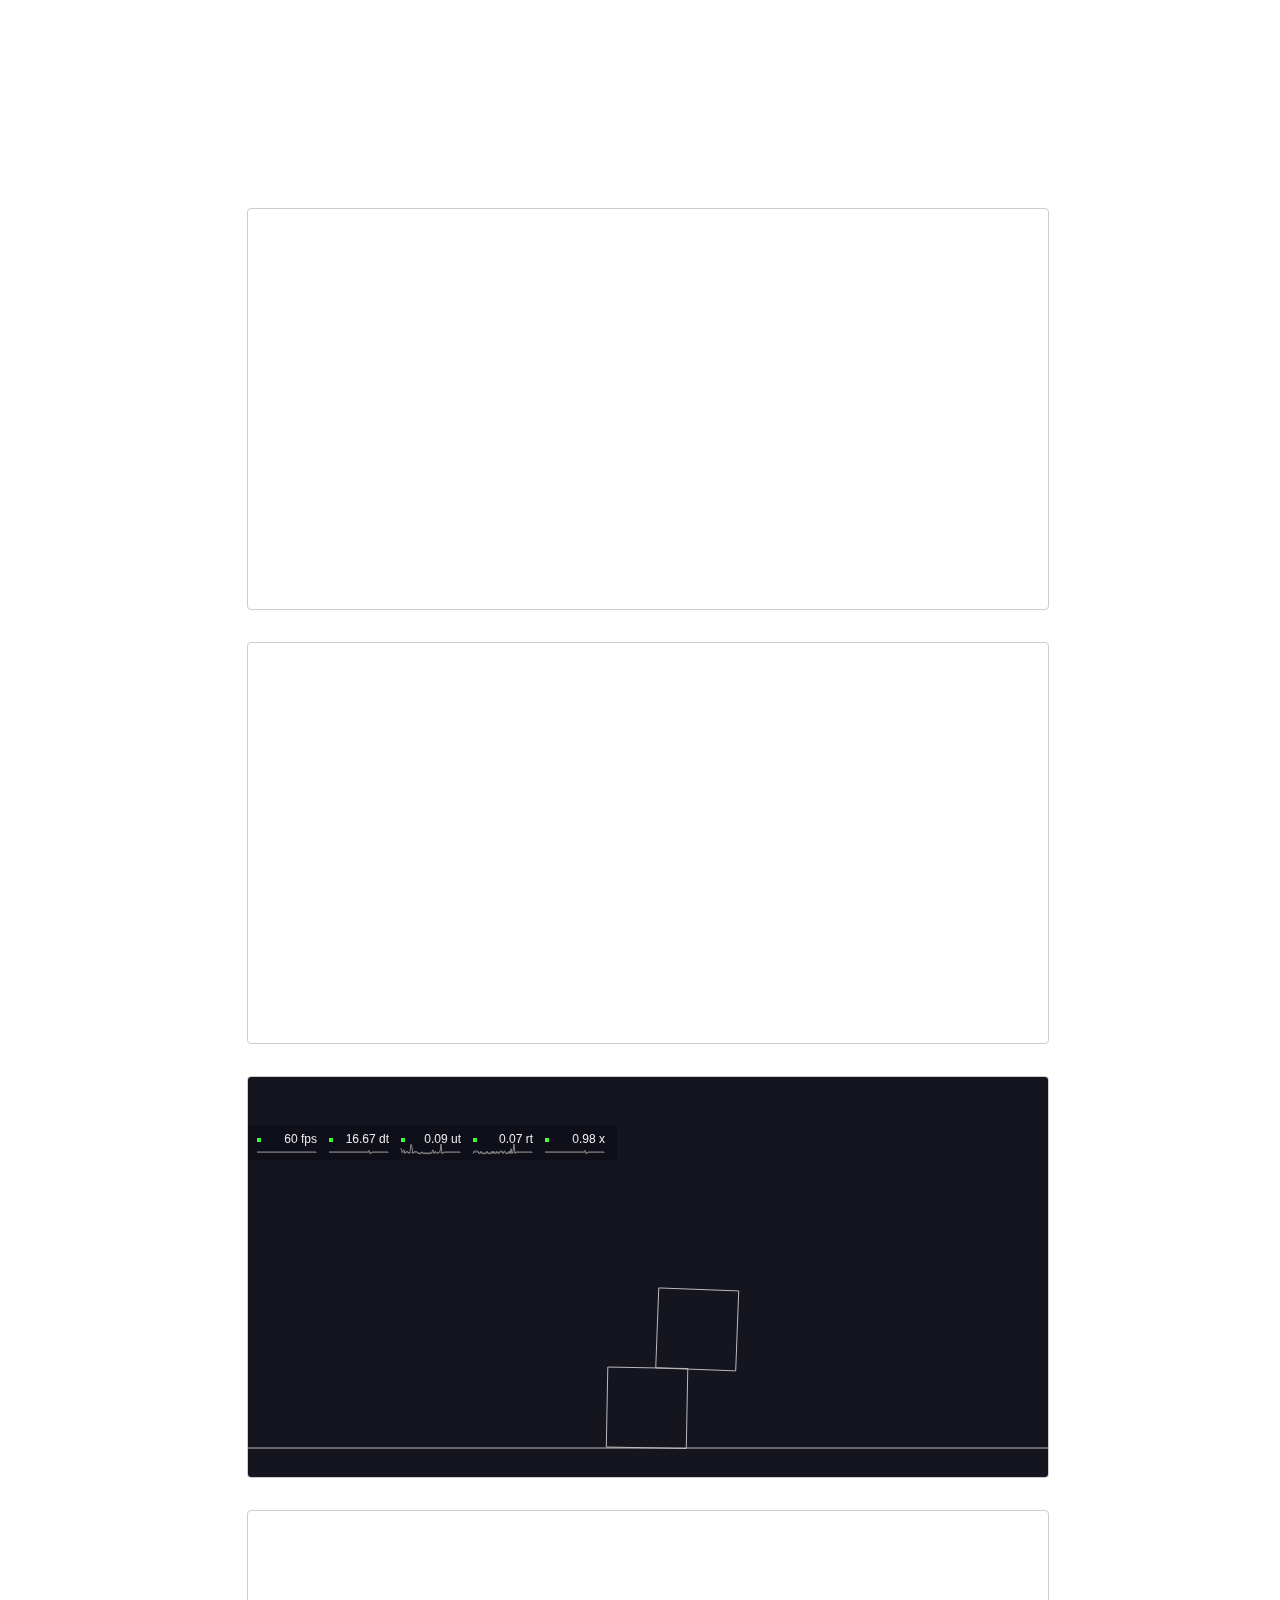
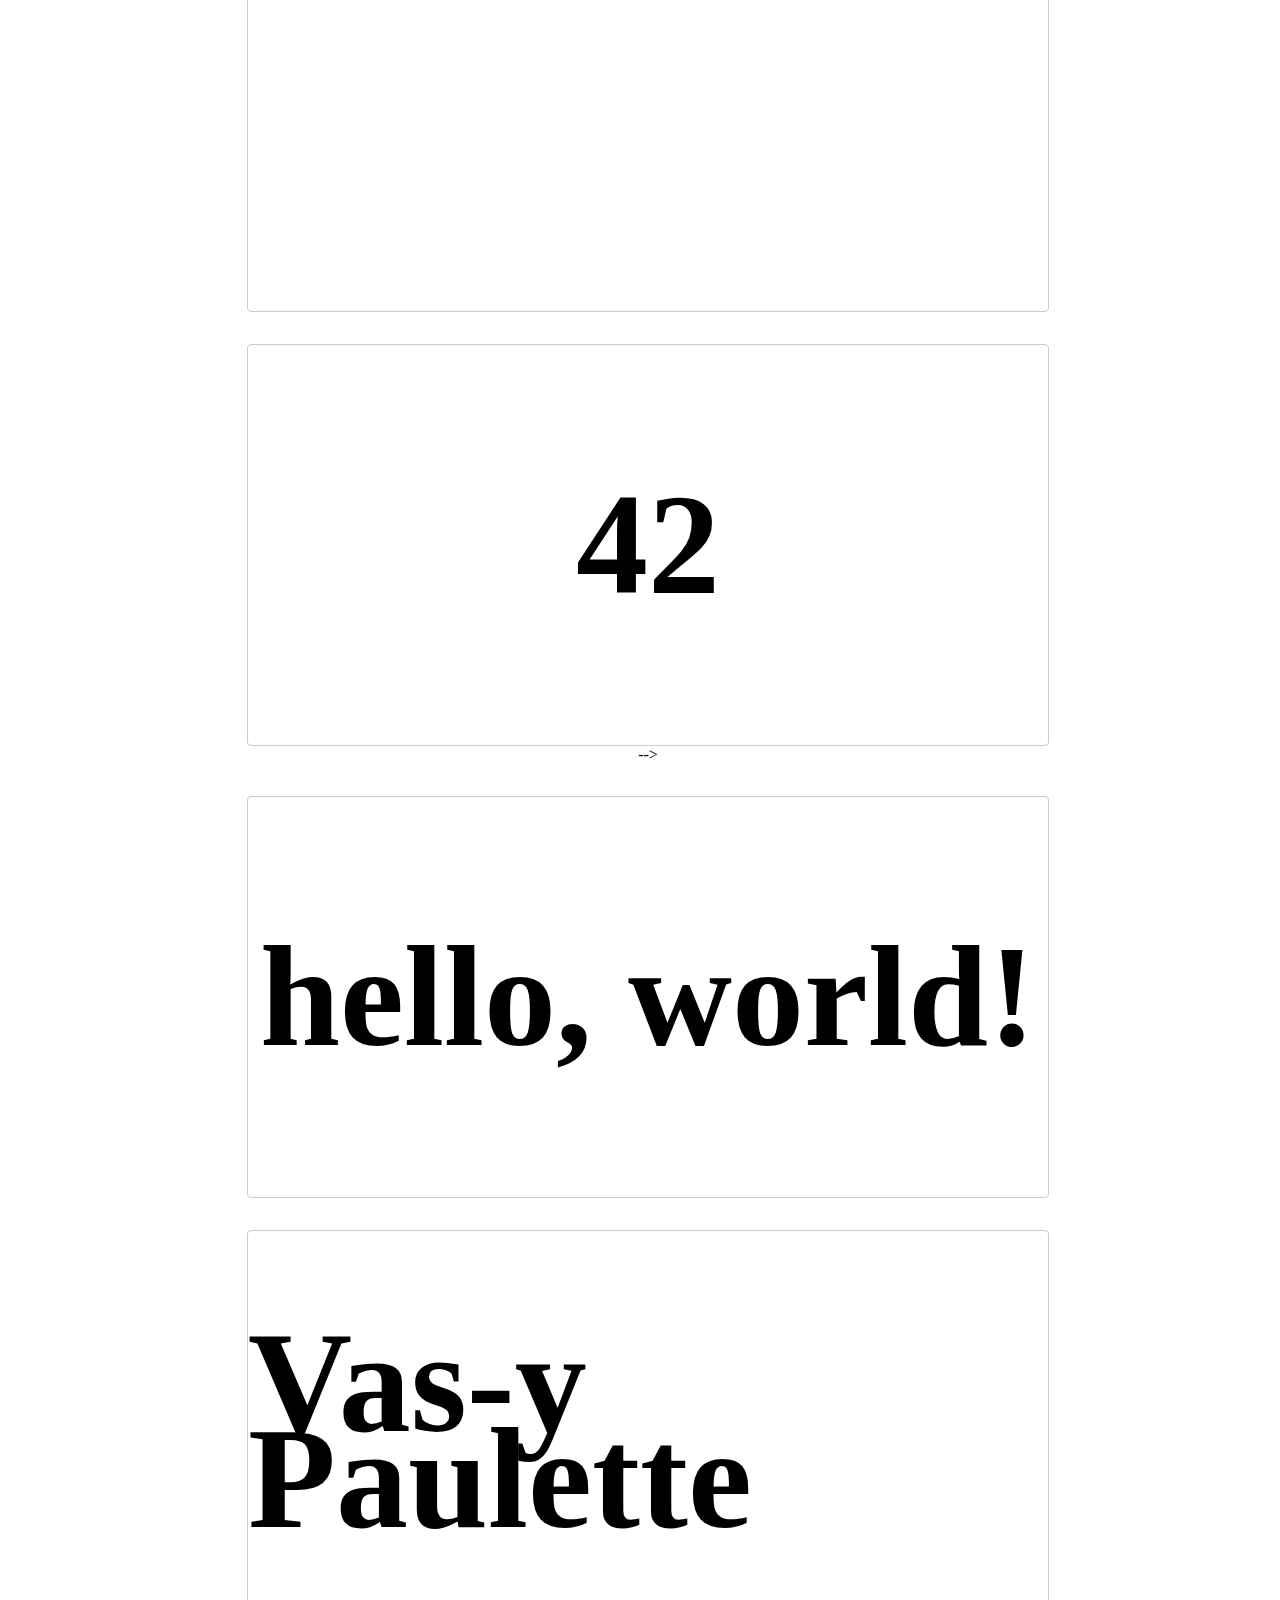
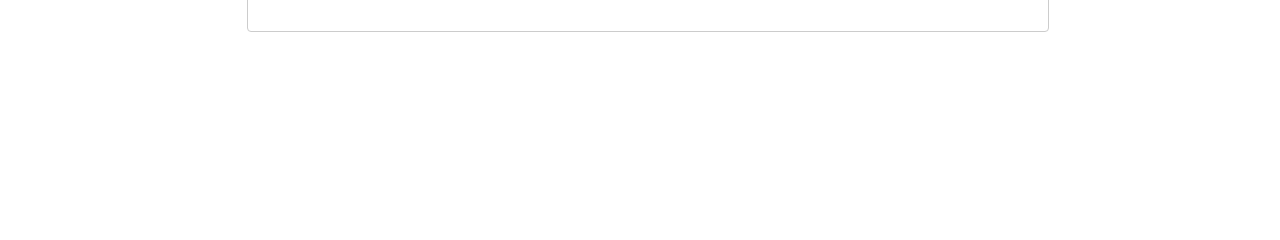
==== index.html @ 8fb0ea49 "first commit" ====
<html lang="en">
<head>
  <meta charset="UTF-8">
  <meta http-equiv="X-UA-Compatible" content="IE=edge">
  <meta name="viewport" content="width=device-width, initial-scale=1.0">
  <title>Lab</title>
  <!-- <script src="https://cdn.tailwindcss.com"></script> -->
  <link rel="stylesheet" href="main.css">
</head>
<body>

  <div class="proto__sandbox" data-controller="matter" data-text="42"></div>
  <div class="proto__sandbox" data-controller="matter" data-text="42"></div>
  <div class="proto__sandbox" data-controller="matter" data-text="42"></div>
  <div class="proto__sandbox" data-controller="matter" data-text="42"></div>
  <div class="proto__sandbox" data-controller="test" data-text="42"></div> -->
  <div class="proto__sandbox" data-controller="test" data-text="hello, world!" data-foo="42"></div>
  <div class="proto__sandbox" data-controller="test" data-text="Vas-y Paulette" data-foo="bar"></div>

  <script src="main.mjs" type="module"></script>
</body>
</html>
---- main.css ----
body{
  display: flex;
  align-items: center;
  justify-content: center;
  flex-direction: column;
  width: 100%;
  min-height: 100vh;
  padding: 200px 0; 
}


.proto__sandbox{
  border-radius:4px;
  width: 100%;
  max-width: 800px;
  border: 1px solid #ccc;
  height: 400px;
  overflow: hidden;
}

.proto__sandbox + .proto__sandbox{
  margin-top: 32px;
}
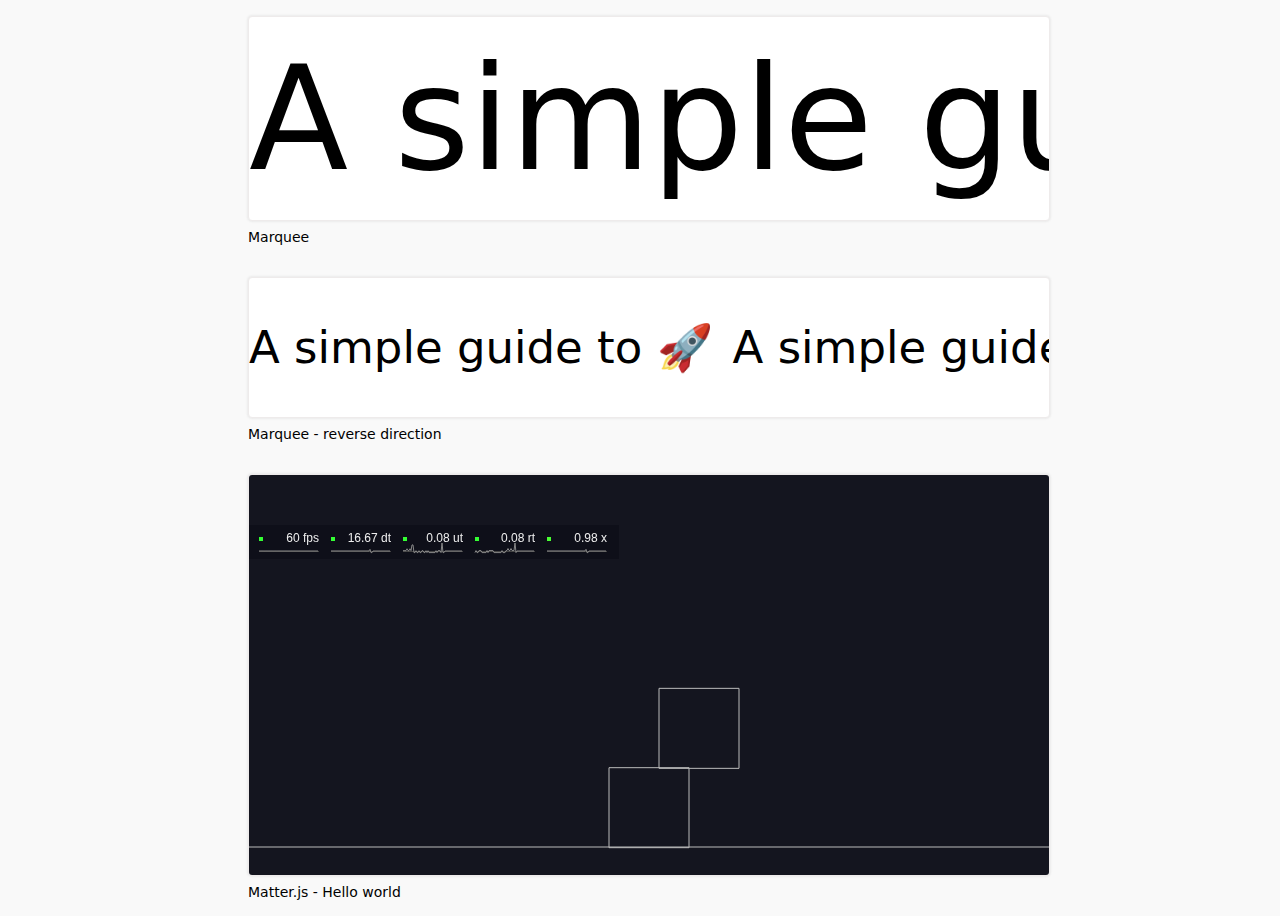
==== commit bdc6eed9: "feat: whole refactoring + migrate to module + add sample marquee" ====
--- a/index.html
+++ b/index.html
@@ -8,14 +8,10 @@
   <link rel="stylesheet" href="main.css">
 </head>
 <body>
+  <ui-sandbox data-component="marquee" data-caption="Marquee" data-text="A simple guide to 🚀" data-direction="1"></ui-sandbox>
+  <ui-sandbox data-component="marquee" class="custom" data-caption="Marquee - reverse direction" data-text="A simple guide to 🚀" data-direction="-1"></ui-sandbox>
+  <ui-sandbox data-component="matter" loading="lazy" autoplay="true" data-caption="Matter.js - Hello world"></ui-sandbox>
 
-  <div class="proto__sandbox" data-controller="matter" data-text="42"></div>
-  <div class="proto__sandbox" data-controller="matter" data-text="42"></div>
-  <div class="proto__sandbox" data-controller="matter" data-text="42"></div>
-  <div class="proto__sandbox" data-controller="matter" data-text="42"></div>
-  <div class="proto__sandbox" data-controller="test" data-text="42"></div> -->
-  <div class="proto__sandbox" data-controller="test" data-text="hello, world!" data-foo="42"></div>
-  <div class="proto__sandbox" data-controller="test" data-text="Vas-y Paulette" data-foo="bar"></div>
 
   <script src="main.mjs" type="module"></script>
 </body>
--- a/main.css
+++ b/main.css
@@ -6,19 +6,48 @@
   flex-direction: column;
   width: 100%;
   min-height: 100vh;
-  padding: 200px 0; 
+  padding: 0; 
+  font-family: system-ui;
+  background-color: #f9f9f9;
 }
 
-
+ui-sandbox,
 .proto__sandbox{
-  border-radius:4px;
+  position: relative;
   width: 100%;
-  max-width: 800px;
-  border: 1px solid #ccc;
-  height: 400px;
-  overflow: hidden;
+  max-width: 800px; 
 }
 
+ui-sandbox .sandbox__wrapper{
+  overflow: hidden;
+  width: 100%;
+
+  border-radius:4px;
+  border: 1px solid #eeebeb;
+  box-shadow: 0px 0px 2px 1px #ebebeb;
+  background-color: #fff;
+}
+
+ui-sandbox canvas{
+  /* display: none; */
+}
+
+ui-sandbox .sandbox__caption{
+  margin: 8px 0 0;
+  font-weight: 400;
+  font-size: 14px;
+}
+
+.proto__sandbox__caption{
+  content: 'Matter.js experiment';
+  position: absolute;
+  bottom: 0;
+  left: 0;
+  font-size: 16px;
+  transform: translate(0, 100%);
+}
+
+ui-sandbox + ui-sandbox,
 .proto__sandbox + .proto__sandbox{
   margin-top: 32px;
 }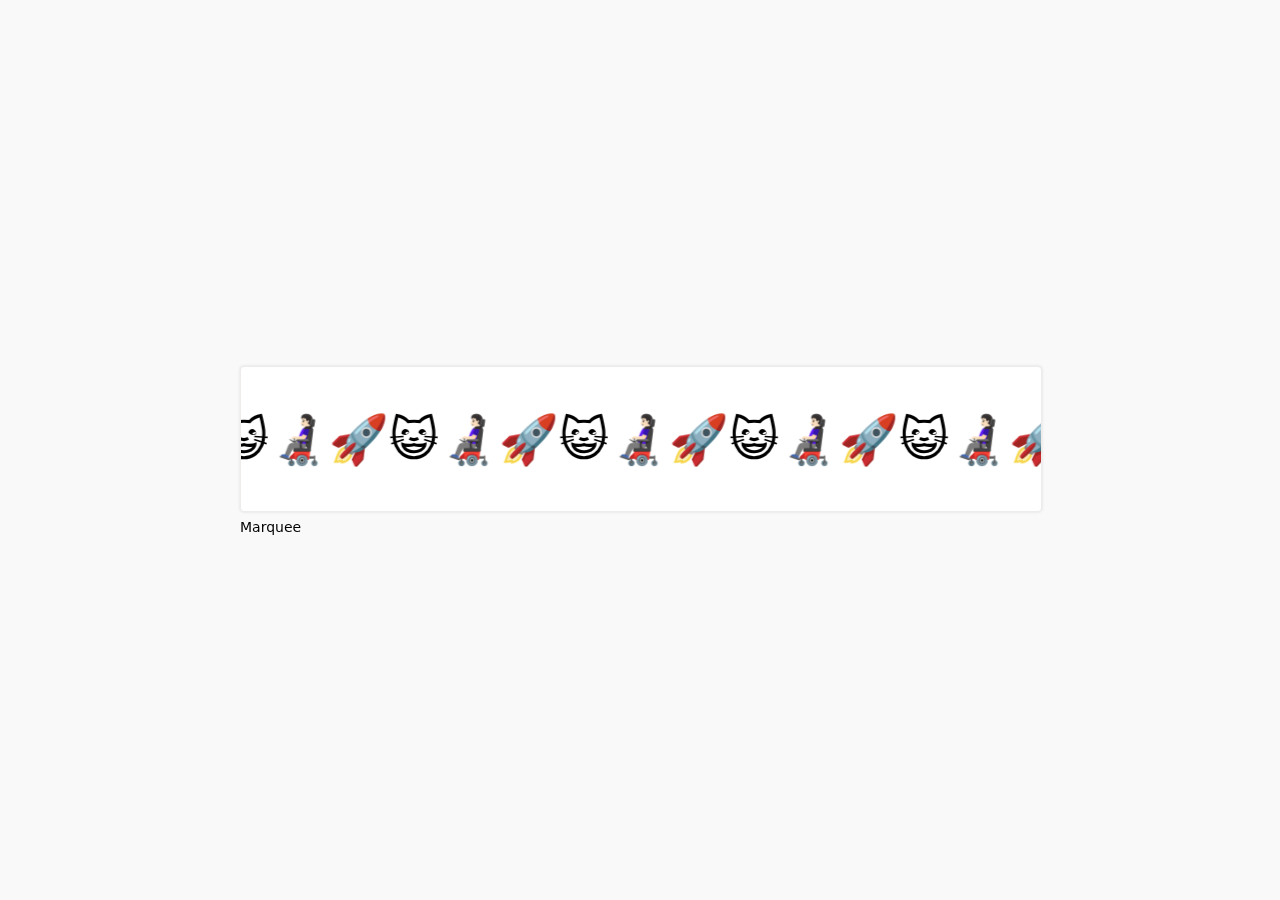
==== commit 2785f730: "update marquee w/ a new way" ====
--- a/index.html
+++ b/index.html
@@ -5,12 +5,19 @@
   <meta name="viewport" content="width=device-width, initial-scale=1.0">
   <title>Lab</title>
   <!-- <script src="https://cdn.tailwindcss.com"></script> -->
+  <link rel="stylesheet" href="reset.css">
   <link rel="stylesheet" href="main.css">
 </head>
 <body>
-  <ui-sandbox data-component="marquee" data-caption="Marquee" data-text="A simple guide to 🚀" data-direction="1"></ui-sandbox>
-  <ui-sandbox data-component="marquee" class="custom" data-caption="Marquee - reverse direction" data-text="A simple guide to 🚀" data-direction="-1"></ui-sandbox>
-  <ui-sandbox data-component="matter" loading="lazy" autoplay="true" data-caption="Matter.js - Hello world"></ui-sandbox>
+  <!-- <ui-sandbox data-component="marquee" data-caption="Marquee" data-text="A simple guide to 🚀" data-direction="1">
+    <p>Launch 3 2 1... 🚀</p>
+  </ui-sandbox> -->
+
+  <ui-sandbox data-component="marquee" data-caption="Marquee" data-text="A simple guide to 🚀" data-direction="1">
+    <p>🚀😺👩🏻‍🦼</p>
+  </ui-sandbox>
+  <!-- <ui-sandbox data-component="marquee" class="custom" data-caption="Marquee - reverse direction" data-text="A simple guide to 🚀" data-direction="-1"></ui-sandbox> -->
+  <!-- <ui-sandbox data-component="matter" loading="lazy" autoplay="true" data-caption="Matter.js - Hello world"></ui-sandbox> -->
 
 
   <script src="main.mjs" type="module"></script>
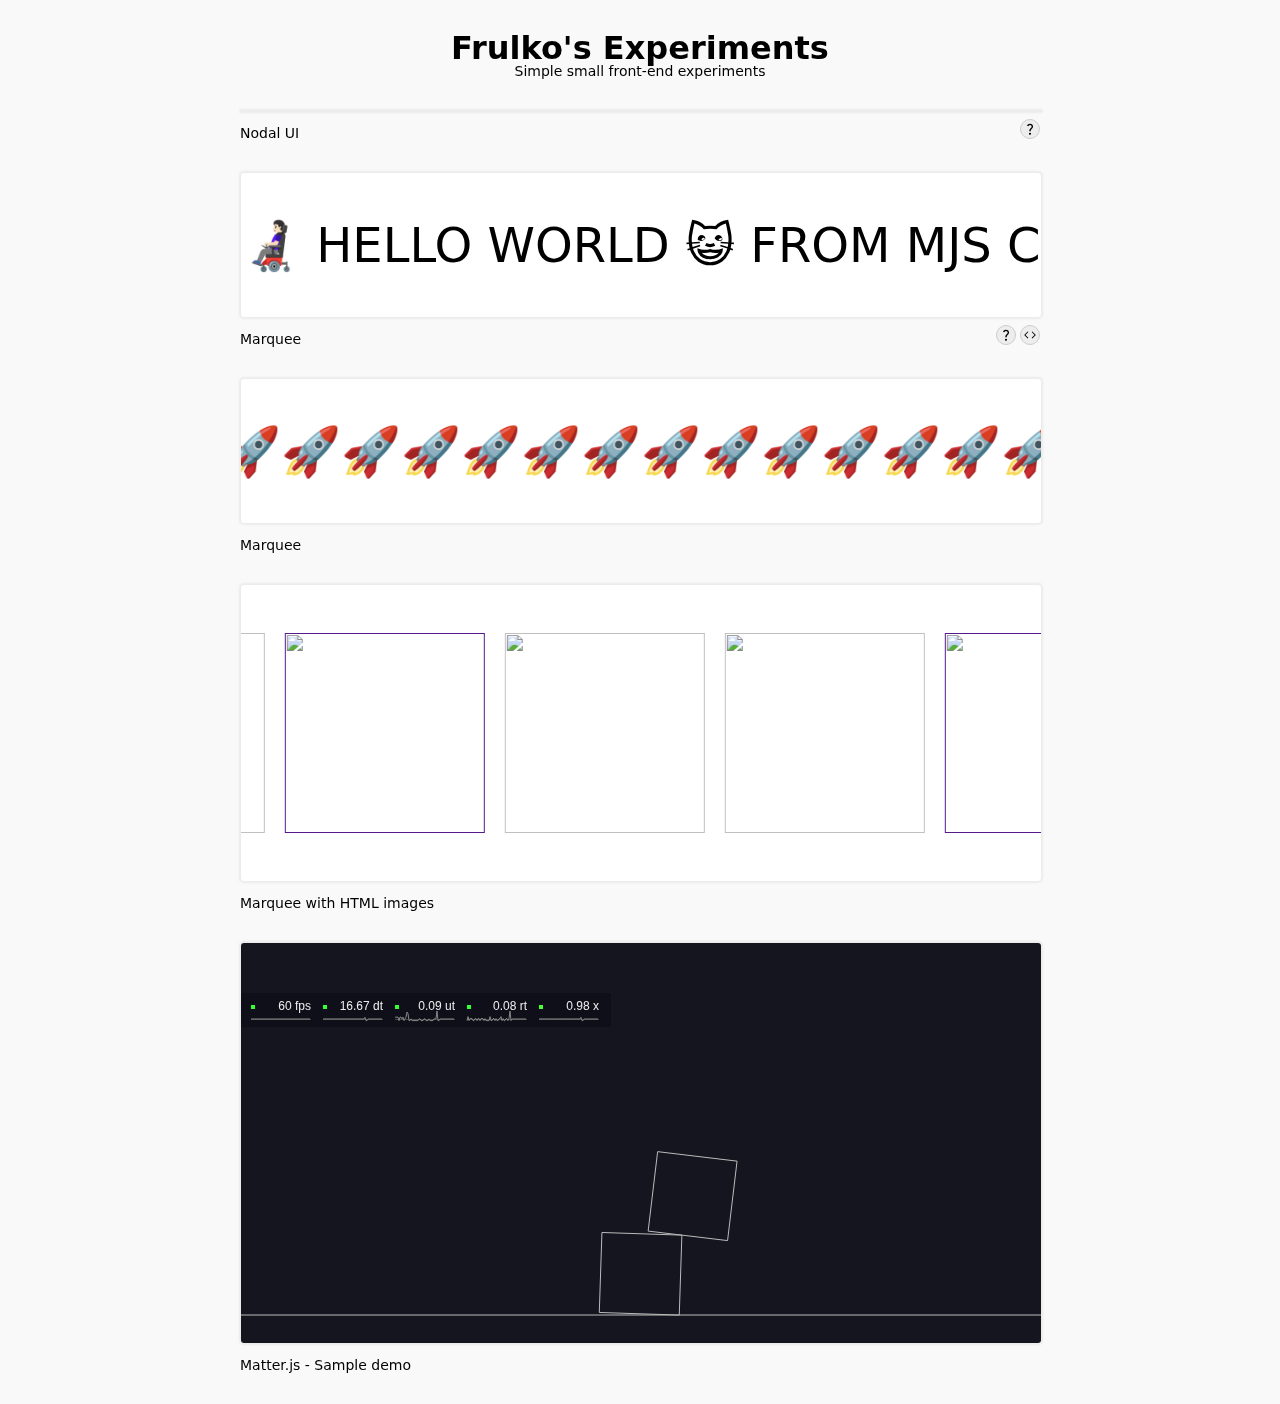
==== commit 5faf5351: "wip: add code preview" ====
--- a/index.html
+++ b/index.html
@@ -7,17 +7,80 @@
   <!-- <script src="https://cdn.tailwindcss.com"></script> -->
   <link rel="stylesheet" href="reset.css">
   <link rel="stylesheet" href="main.css">
+  <!-- Start Single Page Apps for GitHub Pages -->
+  <script type="text/javascript">
+    // Single Page Apps for GitHub Pages
+    // MIT License
+    // https://github.com/rafgraph/spa-github-pages
+    // This script checks to see if a redirect is present in the query string,
+    // converts it back into the correct url and adds it to the
+    // browser's history using window.history.replaceState(...),
+    // which won't cause the browser to attempt to load the new url.
+    // When the single page app is loaded further down in this file,
+    // the correct url will be waiting in the browser's history for
+    // the single page app to route accordingly.
+    (function(l) {
+      if (l.search[1] === '/' ) {
+        var decoded = l.search.slice(1).split('&').map(function(s) { 
+          return s.replace(/~and~/g, '&')
+        }).join('?');
+        window.history.replaceState(null, null,
+            l.pathname.slice(0, -1) + decoded + l.hash
+        );
+      }
+    }(window.location))
+  </script>
+  <!-- End Single Page Apps for GitHub Pages -->
 </head>
 <body>
-  <!-- <ui-sandbox data-component="marquee" data-caption="Marquee" data-text="A simple guide to 🚀" data-direction="1">
+  <!-- <sandbox-block data-component="marquee" data-caption="Marquee" data-text="A simple guide to 🚀" data-direction="1">
     <p>Launch 3 2 1... 🚀</p>
-  </ui-sandbox> -->
+  </sandbox-block> -->
+  <header>
+    <h1>Frulko's Experiments</h1>
+    <p>Simple small front-end experiments</p>
+  </header>
 
-  <ui-sandbox data-component="marquee" data-caption="Marquee" data-text="A simple guide to 🚀" data-direction="1">
-    <p>🚀😺👩🏻‍🦼</p>
-  </ui-sandbox>
-  <!-- <ui-sandbox data-component="marquee" class="custom" data-caption="Marquee - reverse direction" data-text="A simple guide to 🚀" data-direction="-1"></ui-sandbox> -->
-  <!-- <ui-sandbox data-component="matter" loading="lazy" autoplay="true" data-caption="Matter.js - Hello world"></ui-sandbox> -->
+  <sandbox-block data-caption="Nodal UI" data-component="noodle">
+    <sandbox-info>
+      <p>arrow left: lower</p>
+      <p>arrow left: faster</p>
+    </sandbox-info>
+  </sandbox-block>
+
+  <sandbox-block data-component="marquee" data-caption="Marquee">
+    <p>
+      <span>👩🏻‍🦼</span>
+      <span>Hello world 😺</span>
+      <span>from mjs component 🚀</span>
+    </p>
+    <sandbox-code>
+      <p>hovering the track slower it</p>
+    </sandbox-code>
+    <sandbox-info>
+      <p>hovering the track slower it</p>
+    </sandbox-info>
+  </sandbox-block>
+
+  <sandbox-block data-component="marquee" data-caption="Marquee" data-direction="1">
+    <p>
+      <span>🚀</span>
+    </p>
+  </sandbox-block>
+
+  <sandbox-block data-component="marquee" data-caption="Marquee with HTML images" data-direction="1">
+    <div class="" style="display: flex; gap: 20px; margin-right: 20px;">
+      <img src="https://img.newquest.fr/200/100" width="200" alt="">
+      <a href=""><img src="https://img.newquest.fr/600/100" width="200" alt=""></a>
+      <img src="https://img.newquest.fr/3400/100" width="200" alt="">
+    </div>
+  </sandbox-block>
+
+
+  <!-- <sandbox-block data-caption="Font size fitting"></sandbox-block> -->
+  <!-- <sandbox-block data-caption="Font size fitting on curved line"></sandbox-block> -->
+  <!-- <sandbox-block data-component="marquee" class="custom" data-caption="Marquee - reverse direction" data-text="A simple guide to 🚀" data-direction="-1"></sandbox-block> -->
+  <sandbox-block data-component="matter" loading="lazy" autoplay="true" data-caption="Matter.js - Sample demo"></sandbox-block>
 
 
   <script src="main.mjs" type="module"></script>
--- a/main.css
+++ b/main.css
@@ -9,16 +9,32 @@
   padding: 0; 
   font-family: system-ui;
   background-color: #f9f9f9;
+  padding: 2rem 0;
 }
 
-ui-sandbox,
+header{
+  padding-bottom: 2rem;
+}
+
+header h1{
+  font-size: 2rem;
+  font-weight: bold;
+  text-align: center;
+}
+
+header p{
+  font-size: 0.875rem;
+  text-align: center;
+}
+
+sandbox-block,
 .proto__sandbox{
   position: relative;
-  width: 100%;
+  width: calc(100% - 2rem);
   max-width: 800px; 
 }
 
-ui-sandbox .sandbox__wrapper{
+sandbox-block .sandbox__wrapper{
   overflow: hidden;
   width: 100%;
 
@@ -28,14 +44,40 @@
   background-color: #fff;
 }
 
-ui-sandbox canvas{
+sandbox-block canvas{
   /* display: none; */
 }
 
-ui-sandbox .sandbox__caption{
+sandbox-block .sandbox__wrapper{
+  
+}
+
+sandbox-block.loaded .sandbox__wrapper{
+
+}
+
+sandbox-block.empty .sandbox__wrapper{
+  min-height: 50px;
+  background: #ededed;
+  display: flex;
+  justify-content: center;
+  align-items: center;
+  font-size: 12px;
+  font-weight: bold;
+  color: #6f6f6f;
+}
+
+sandbox-block .sandbox__caption{
   margin: 8px 0 0;
   font-weight: 400;
   font-size: 14px;
+}
+
+sandbox-block .sandbox__meta{
+  margin-top: 6px;
+  display: flex;
+  justify-content: space-between;
+  align-items: center;
 }
 
 .proto__sandbox__caption{
@@ -47,7 +89,88 @@
   transform: translate(0, 100%);
 }
 
-ui-sandbox + ui-sandbox,
+sandbox-block + sandbox-block,
 .proto__sandbox + .proto__sandbox{
   margin-top: 32px;
+}
+
+sandbox-code,
+sandbox-info{ 
+  position: relative;
+}
+
+sandbox-code .a,
+sandbox-info .a{
+  transition: opacity .12s ease-out;
+  opacity: 0;
+  pointer-events: none;
+  position: absolute;
+  bottom: 0px;
+  right: 30px;
+  background: #ededed;
+  padding: 10px 10px;
+  font-size: 12px;
+  border-radius: 4px;
+  box-shadow: 0px 0px 2px 1px #ebebeb;
+  border: 1px solid #ddd;
+  white-space: nowrap;
+}
+
+sandbox-code button,
+sandbox-info button{
+  width: 1.25rem;
+  height: 1.25rem;
+  border: 0px;
+  background: #ededed;
+  border: 1px solid #ccc;
+  border-radius: 1rem;
+  padding: 2px;
+  color: #6f6f6f;
+  cursor: pointer;
+}
+
+sandbox-code.active .a,
+sandbox-info.active .a{
+  opacity: 1;
+  pointer-events: all;
+}
+
+sandbox-code .a p + p,
+sandbox-info .a p + p{
+  margin-top: 4px;
+}
+
+.toolbar{
+  display: flex;
+  align-items: center;
+  gap: 4px;
+}
+
+sandbox-code.active button,
+sandbox-info.active button{
+  background: #000;
+  border: 1px solid #000;
+}
+
+sandbox-code.active svg,
+sandbox-info.active svg{
+  fill: white;
+}
+
+div.code {
+  white-space: pre;
+}
+
+pre, code {
+  white-space: pre;
+  overflow-x: scroll;
+}
+.hljs {
+  display: inline-block;
+  overflow-x: scroll;
+  padding: 0.5em;
+  padding-right: 100%;
+  background: #002b36;
+  color: #839496;
+  -webkit-text-size-adjust: none;
 }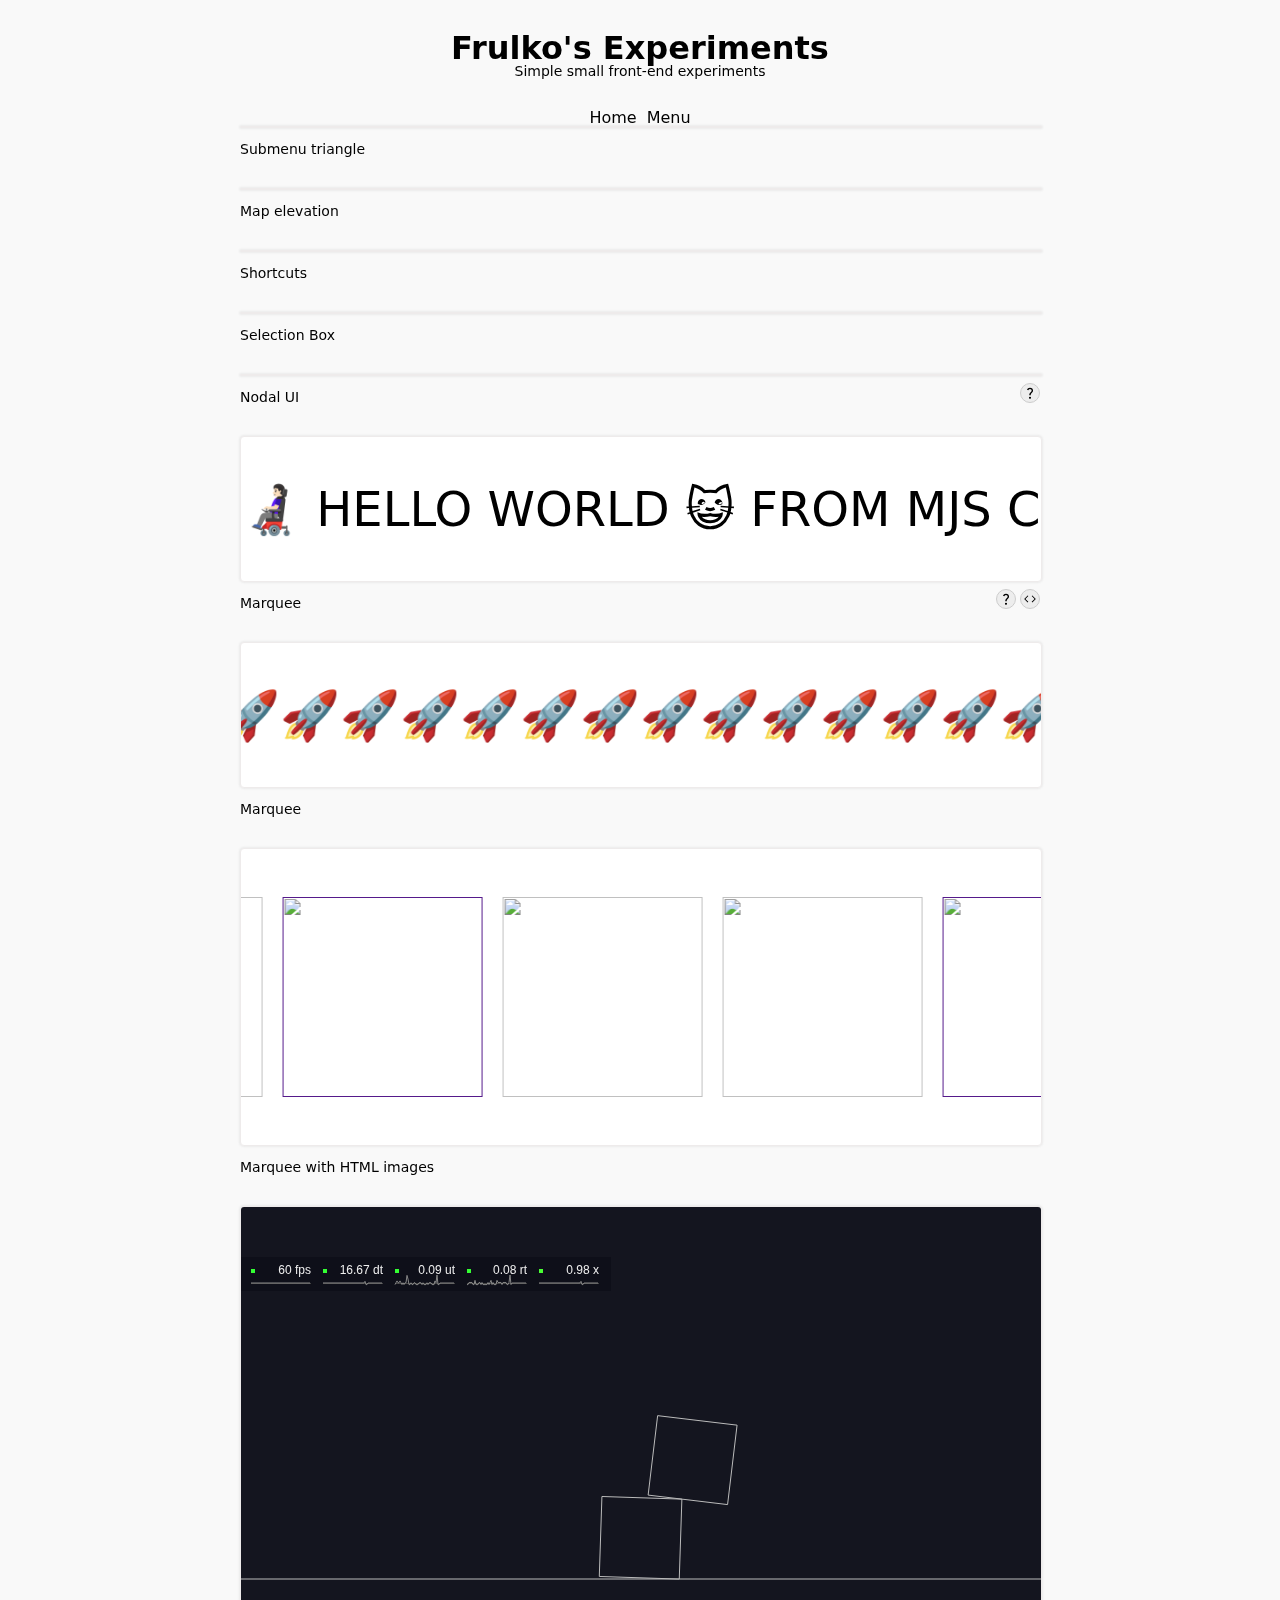
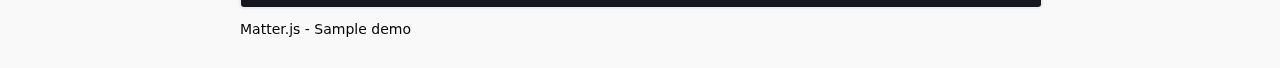
==== commit 0889e2b7: "wip: update with callback" ====
--- a/index.html
+++ b/index.html
@@ -24,11 +24,19 @@
         var decoded = l.search.slice(1).split('&').map(function(s) { 
           return s.replace(/~and~/g, '&')
         }).join('?');
+        window.decoded = decoded;
+        window.hash = l.hash;
         window.history.replaceState(null, null,
             l.pathname.slice(0, -1) + decoded + l.hash
         );
       }
     }(window.location))
+
+
+    const params = new URL(location.href).searchParams;
+    if (params.size > 0 && params.get('route')) {
+      window.decoded = '/' + params.get('route');
+    }
   </script>
   <!-- End Single Page Apps for GitHub Pages -->
 </head>
@@ -36,10 +44,37 @@
   <!-- <sandbox-block data-component="marquee" data-caption="Marquee" data-text="A simple guide to 🚀" data-direction="1">
     <p>Launch 3 2 1... 🚀</p>
   </sandbox-block> -->
+  
   <header>
     <h1>Frulko's Experiments</h1>
     <p>Simple small front-end experiments</p>
   </header>
+
+  <menu style="display: flex; gap: 10px; align-items: center; list-style: none;">
+    <li>
+      <a-link to="/" >Home</a-link>
+    </li>
+    <li>
+      <a-link to="/menu-triangle" >Menu</a-link>
+    </li>
+  </menu>
+
+  <sandbox-block data-route="/menu-triangle" data-caption="Submenu triangle" data-component="shortcuts">
+
+  </sandbox-block>
+
+  <sandbox-block data-route="/map-elevation" data-caption="Map elevation" data-component="shortcuts">
+
+  </sandbox-block>
+
+  <sandbox-block data-caption="Shortcuts" data-component="shortcuts">
+
+  </sandbox-block>
+
+  <sandbox-block data-route="/selection-box" data-caption="Selection Box" data-component="selectionBox">
+    <div class="box"></div>
+    <div class="box box--alt"></div>
+  </sandbox-block>
 
   <sandbox-block data-caption="Nodal UI" data-component="noodle">
     <sandbox-info>
@@ -70,9 +105,9 @@
 
   <sandbox-block data-component="marquee" data-caption="Marquee with HTML images" data-direction="1">
     <div class="" style="display: flex; gap: 20px; margin-right: 20px;">
-      <img src="https://img.newquest.fr/200/100" width="200" alt="">
-      <a href=""><img src="https://img.newquest.fr/600/100" width="200" alt=""></a>
-      <img src="https://img.newquest.fr/3400/100" width="200" alt="">
+      <img src="https://unsplash.it/200/100" width="200" alt="">
+      <a href=""><img src="https://unsplash.it/600/100" width="200" alt=""></a>
+      <img src="https://unsplash.it/3400/100" width="200" alt="">
     </div>
   </sandbox-block>
 
